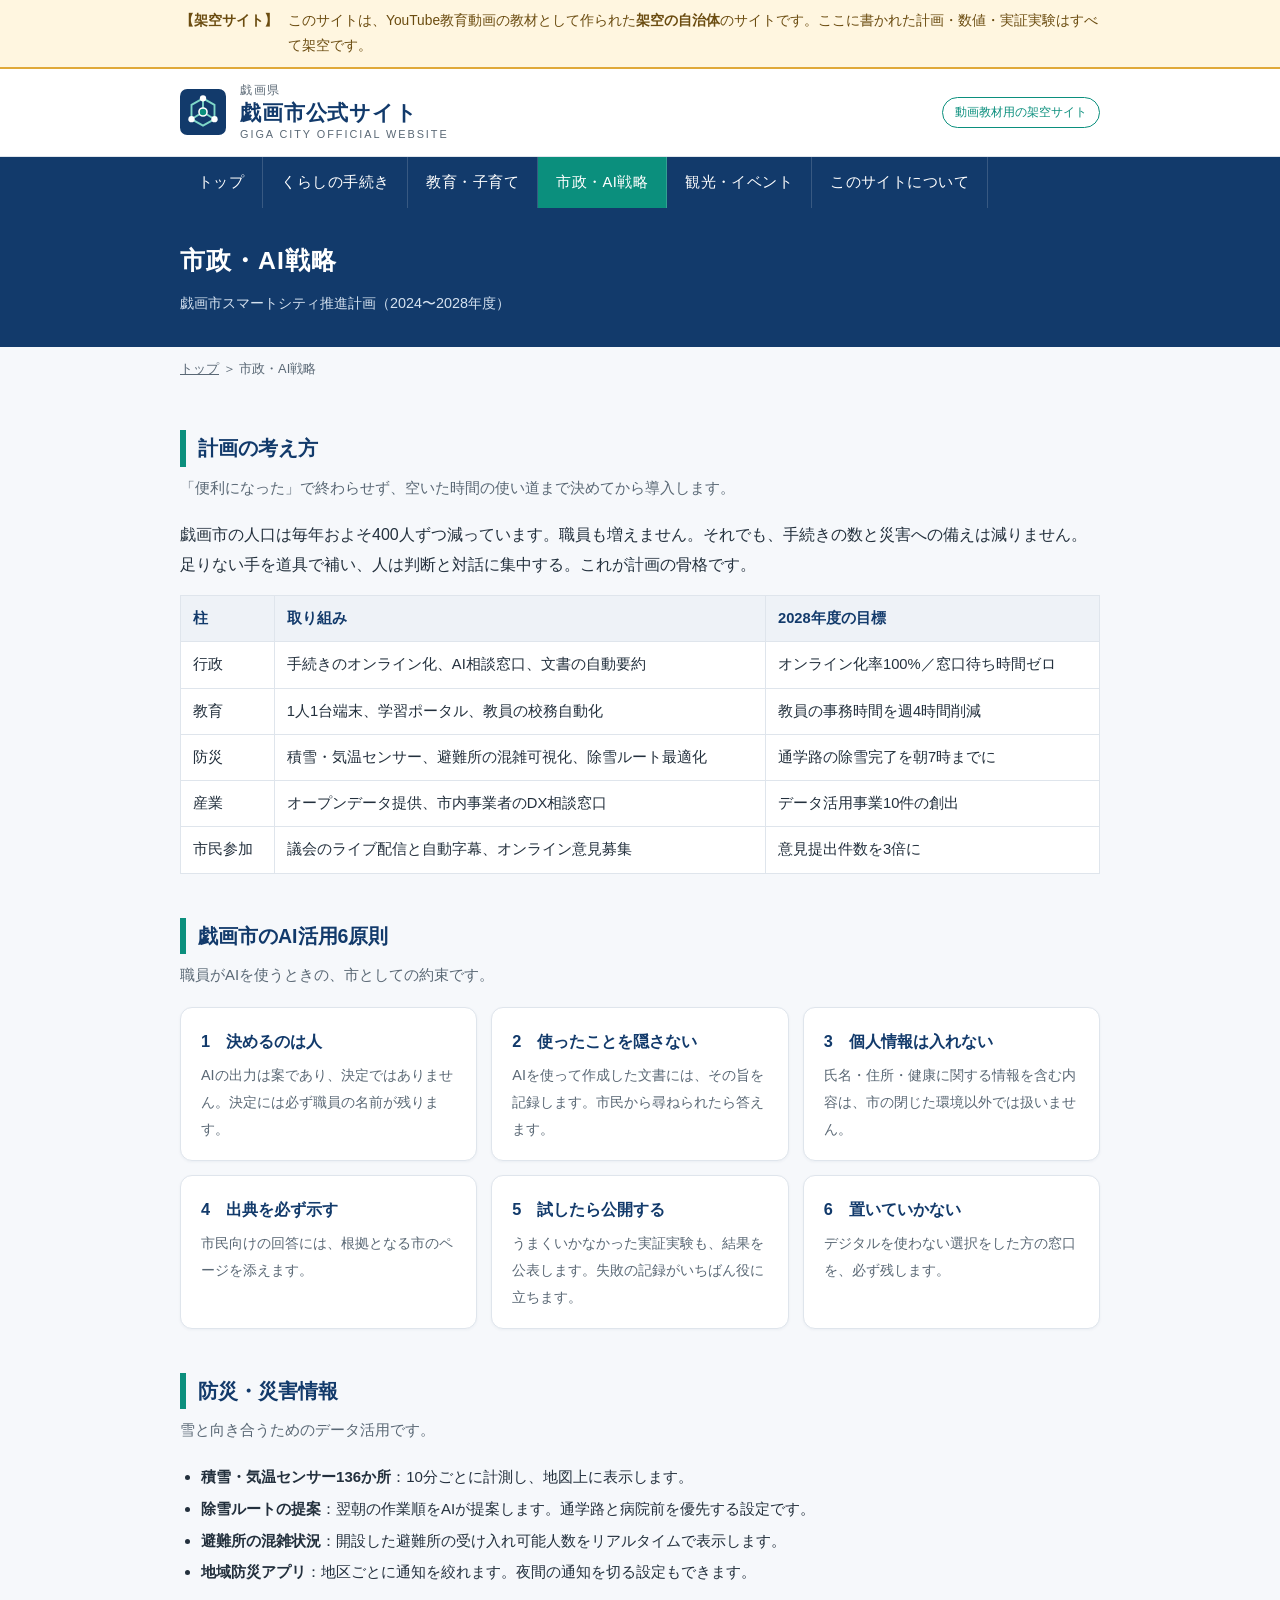
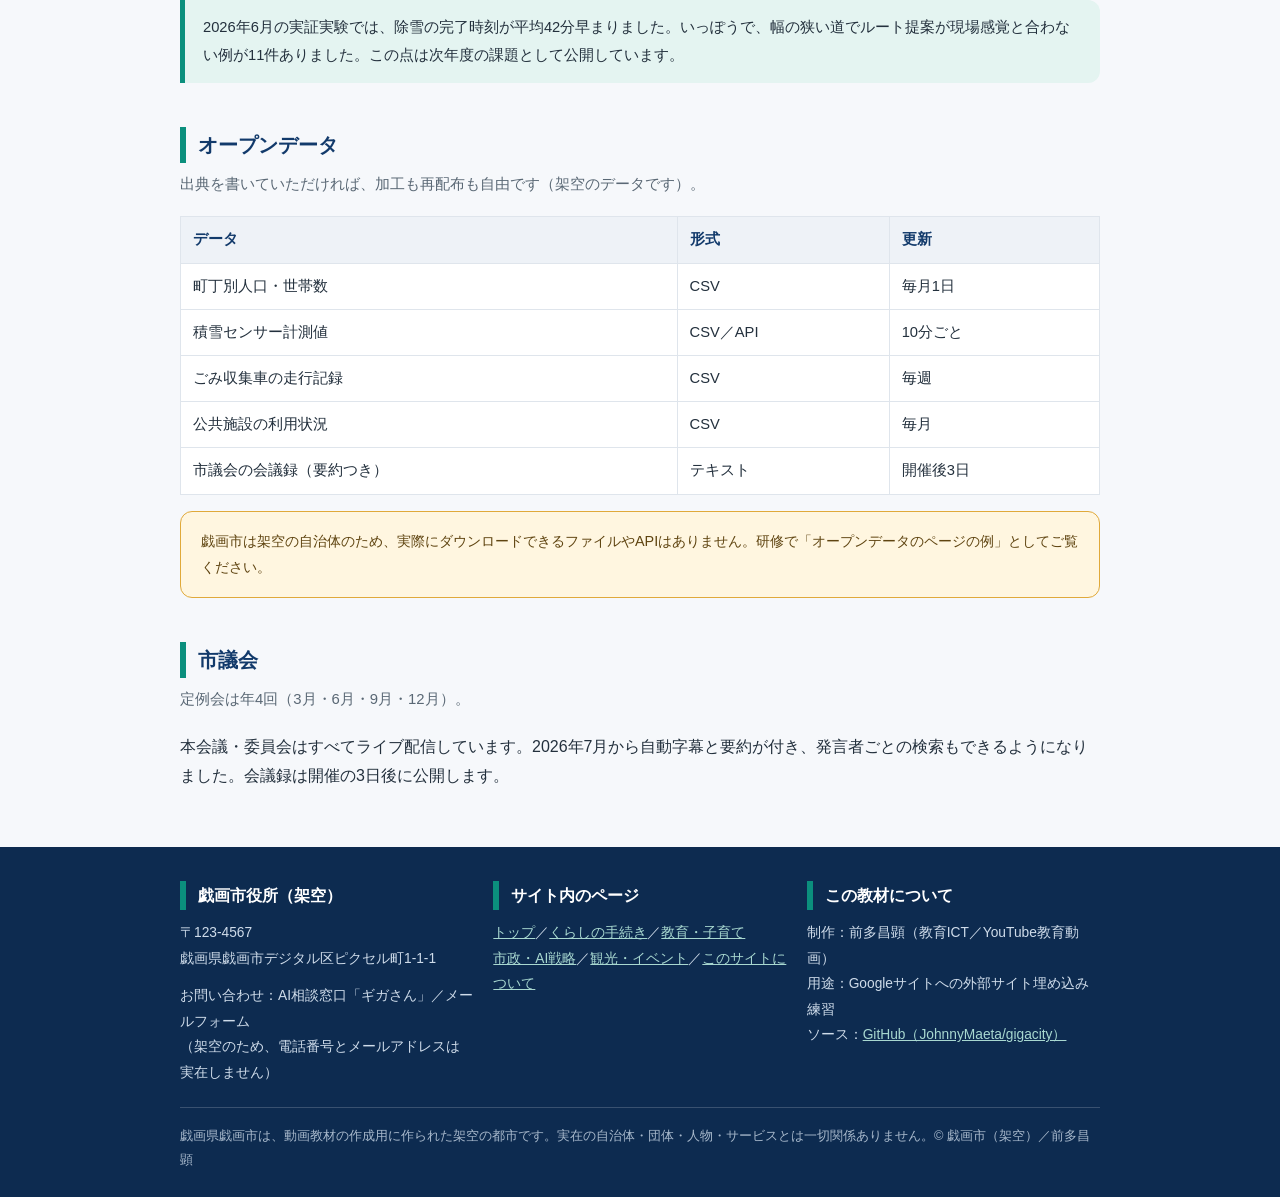
==== shisei.html @ 54f6ffb0 "戯画県戯画市 公式サイト（架空・動画教材用）を作成 Googleサイト解説動画でURL埋め込みを実演するための架空自治体サイト。 6ページ構成（トップ／くらし／教育／市政・AI戦略／観光／このサイトに" ====
<!DOCTYPE html>
<html lang="ja">
<head>
<meta charset="UTF-8">
<meta name="viewport" content="width=device-width, initial-scale=1.0">
<title>市政・AI戦略｜戯画市公式サイト（架空の自治体）</title>
<meta name="description" content="戯画市（架空）のスマートシティ戦略。AI活用の6原則、防災センサー、オープンデータ、市議会のライブ配信。動画教材用に作られた架空の自治体サイトです。">
<link rel="canonical" href="https://johnnymaeta.github.io/gigacity/shisei.html">
<meta property="og:type" content="article">
<meta property="og:site_name" content="戯画市公式サイト">
<meta property="og:title" content="市政・AI戦略｜戯画市公式サイト">
<meta property="og:description" content="AI活用の6原則、防災センサー、オープンデータ。戯画市（架空）のスマートシティ戦略です。">
<meta property="og:url" content="https://johnnymaeta.github.io/gigacity/shisei.html">
<meta property="og:image" content="https://johnnymaeta.github.io/gigacity/assets/ogp.png">
<meta property="og:image:width" content="1200">
<meta property="og:image:height" content="630">
<meta property="og:locale" content="ja_JP">
<meta name="twitter:card" content="summary_large_image">
<meta name="twitter:title" content="市政・AI戦略｜戯画市公式サイト">
<meta name="twitter:description" content="AI活用の6原則、防災センサー、オープンデータ。戯画市（架空）のスマートシティ戦略です。">
<meta name="twitter:image" content="https://johnnymaeta.github.io/gigacity/assets/ogp.png">
<link rel="icon" href="favicon.svg" type="image/svg+xml">
<link rel="alternate icon" href="favicon.ico" sizes="32x32">
<link rel="apple-touch-icon" href="apple-touch-icon.png">
<link rel="stylesheet" href="assets/style.css">
</head>
<body>

<div class="fiction-bar">
  <div class="wrap">
    <strong>【架空サイト】</strong>
    <span>このサイトは、YouTube教育動画の教材として作られた<b>架空の自治体</b>のサイトです。ここに書かれた計画・数値・実証実験はすべて架空です。</span>
  </div>
</div>

<header class="site-header">
  <div class="wrap">
    <svg class="emblem" viewBox="0 0 64 64" role="img" aria-label="戯画市 市章（架空）">
      <rect width="64" height="64" rx="10" fill="#123a6b"/>
      <g fill="none" stroke="#7fd8c9" stroke-width="2.6" stroke-linecap="round">
        <path d="M32 13 L48 22 L48 42 L32 51 L16 42 L16 22 Z"/>
        <path d="M32 13 L32 32 L48 42 M32 32 L16 42"/>
      </g>
      <g fill="#ffffff">
        <circle cx="32" cy="13" r="4.4"/><circle cx="48" cy="42" r="4.4"/><circle cx="16" cy="42" r="4.4"/>
      </g>
      <circle cx="32" cy="32" r="5.6" fill="#0b8f7d" stroke="#ffffff" stroke-width="2.2"/>
    </svg>
    <div class="site-title">
      <span class="pref">戯画県</span>
      <span class="name"><a href="index.html">戯画市公式サイト</a></span>
      <span class="en">GIGA CITY OFFICIAL WEBSITE</span>
    </div>
    <div class="header-tag">動画教材用の架空サイト</div>
  </div>
</header>

<nav class="gnav" aria-label="メインメニュー">
  <div class="wrap">
    <ul>
      <li><a href="index.html">トップ</a></li>
      <li><a href="kurashi.html">くらしの手続き</a></li>
      <li><a href="kyoiku.html">教育・子育て</a></li>
      <li><a href="shisei.html" aria-current="page">市政・AI戦略</a></li>
      <li><a href="kanko.html">観光・イベント</a></li>
      <li><a href="about.html">このサイトについて</a></li>
    </ul>
  </div>
</nav>

<div class="page-head">
  <div class="wrap">
    <h1>市政・AI戦略</h1>
    <p>戯画市スマートシティ推進計画（2024〜2028年度）</p>
  </div>
</div>
<div class="wrap"><p class="breadcrumb"><a href="index.html">トップ</a> ＞ 市政・AI戦略</p></div>

<main>
  <div class="wrap">

    <section aria-labelledby="plan-h">
      <h2 id="plan-h">計画の考え方</h2>
      <p class="sec-lead">「便利になった」で終わらせず、空いた時間の使い道まで決めてから導入します。</p>
      <p>戯画市の人口は毎年およそ400人ずつ減っています。職員も増えません。それでも、手続きの数と災害への備えは減りません。足りない手を道具で補い、人は判断と対話に集中する。これが計画の骨格です。</p>
      <div class="table-scroll" style="margin-top:16px;">
        <table>
          <thead><tr><th>柱</th><th>取り組み</th><th>2028年度の目標</th></tr></thead>
          <tbody>
            <tr><td>行政</td><td>手続きのオンライン化、AI相談窓口、文書の自動要約</td><td>オンライン化率100%／窓口待ち時間ゼロ</td></tr>
            <tr><td>教育</td><td>1人1台端末、学習ポータル、教員の校務自動化</td><td>教員の事務時間を週4時間削減</td></tr>
            <tr><td>防災</td><td>積雪・気温センサー、避難所の混雑可視化、除雪ルート最適化</td><td>通学路の除雪完了を朝7時までに</td></tr>
            <tr><td>産業</td><td>オープンデータ提供、市内事業者のDX相談窓口</td><td>データ活用事業10件の創出</td></tr>
            <tr><td>市民参加</td><td>議会のライブ配信と自動字幕、オンライン意見募集</td><td>意見提出件数を3倍に</td></tr>
          </tbody>
        </table>
      </div>
    </section>

    <section aria-labelledby="ai6-h">
      <h2 id="ai6-h">戯画市のAI活用6原則</h2>
      <p class="sec-lead">職員がAIを使うときの、市としての約束です。</p>
      <div class="grid">
        <div class="card"><h3>1　決めるのは人</h3><p>AIの出力は案であり、決定ではありません。決定には必ず職員の名前が残ります。</p></div>
        <div class="card"><h3>2　使ったことを隠さない</h3><p>AIを使って作成した文書には、その旨を記録します。市民から尋ねられたら答えます。</p></div>
        <div class="card"><h3>3　個人情報は入れない</h3><p>氏名・住所・健康に関する情報を含む内容は、市の閉じた環境以外では扱いません。</p></div>
        <div class="card"><h3>4　出典を必ず示す</h3><p>市民向けの回答には、根拠となる市のページを添えます。</p></div>
        <div class="card"><h3>5　試したら公開する</h3><p>うまくいかなかった実証実験も、結果を公表します。失敗の記録がいちばん役に立ちます。</p></div>
        <div class="card"><h3>6　置いていかない</h3><p>デジタルを使わない選択をした方の窓口を、必ず残します。</p></div>
      </div>
    </section>

    <section id="bosai" aria-labelledby="bosai-h">
      <h2 id="bosai-h">防災・災害情報</h2>
      <p class="sec-lead">雪と向き合うためのデータ活用です。</p>
      <ul class="dots">
        <li><b>積雪・気温センサー136か所</b>：10分ごとに計測し、地図上に表示します。</li>
        <li><b>除雪ルートの提案</b>：翌朝の作業順をAIが提案します。通学路と病院前を優先する設定です。</li>
        <li><b>避難所の混雑状況</b>：開設した避難所の受け入れ可能人数をリアルタイムで表示します。</li>
        <li><b>地域防災アプリ</b>：地区ごとに通知を絞れます。夜間の通知を切る設定もできます。</li>
      </ul>
      <p class="callout" style="margin-top:14px;">2026年6月の実証実験では、除雪の完了時刻が平均42分早まりました。いっぽうで、幅の狭い道でルート提案が現場感覚と合わない例が11件ありました。この点は次年度の課題として公開しています。</p>
    </section>

    <section id="opendata" aria-labelledby="od-h">
      <h2 id="od-h">オープンデータ</h2>
      <p class="sec-lead">出典を書いていただければ、加工も再配布も自由です（架空のデータです）。</p>
      <div class="table-scroll">
        <table>
          <thead><tr><th>データ</th><th>形式</th><th>更新</th></tr></thead>
          <tbody>
            <tr><td>町丁別人口・世帯数</td><td>CSV</td><td>毎月1日</td></tr>
            <tr><td>積雪センサー計測値</td><td>CSV／API</td><td>10分ごと</td></tr>
            <tr><td>ごみ収集車の走行記録</td><td>CSV</td><td>毎週</td></tr>
            <tr><td>公共施設の利用状況</td><td>CSV</td><td>毎月</td></tr>
            <tr><td>市議会の会議録（要約つき）</td><td>テキスト</td><td>開催後3日</td></tr>
          </tbody>
        </table>
      </div>
      <div class="notice" style="margin-top:16px;">
        <p>戯画市は架空の自治体のため、実際にダウンロードできるファイルやAPIはありません。研修で「オープンデータのページの例」としてご覧ください。</p>
      </div>
    </section>

    <section aria-labelledby="gikai-h">
      <h2 id="gikai-h">市議会</h2>
      <p class="sec-lead">定例会は年4回（3月・6月・9月・12月）。</p>
      <p>本会議・委員会はすべてライブ配信しています。2026年7月から自動字幕と要約が付き、発言者ごとの検索もできるようになりました。会議録は開催の3日後に公開します。</p>
    </section>

  </div>
</main>

<footer class="site-footer">
  <div class="wrap">
    <div class="cols">
      <div>
        <h2>戯画市役所（架空）</h2>
        <p>〒123-4567<br>戯画県戯画市デジタル区ピクセル町1-1-1</p>
        <p>お問い合わせ：AI相談窓口「ギガさん」／メールフォーム<br>（架空のため、電話番号とメールアドレスは実在しません）</p>
      </div>
      <div>
        <h2>サイト内のページ</h2>
        <p>
          <a href="index.html">トップ</a>／<a href="kurashi.html">くらしの手続き</a>／<a href="kyoiku.html">教育・子育て</a><br>
          <a href="shisei.html">市政・AI戦略</a>／<a href="kanko.html">観光・イベント</a>／<a href="about.html">このサイトについて</a>
        </p>
      </div>
      <div>
        <h2>この教材について</h2>
        <p>制作：前多昌顕（教育ICT／YouTube教育動画）<br>用途：Googleサイトへの外部サイト埋め込み練習<br>ソース：<a href="https://github.com/JohnnyMaeta/gigacity">GitHub（JohnnyMaeta/gigacity）</a></p>
      </div>
    </div>
    <p class="fine">戯画県戯画市は、動画教材の作成用に作られた架空の都市です。実在の自治体・団体・人物・サービスとは一切関係ありません。© 戯画市（架空）／前多昌顕</p>
  </div>
</footer>

</body>
</html>
---- assets/style.css ----
@charset "UTF-8";
/* 戯画県戯画市 公式サイト（架空・動画教材用）共通スタイル */

:root {
  --navy: #123a6b;
  --navy-dark: #0d2b50;
  --teal: #0b8f7d;
  --teal-soft: #e4f4f1;
  --ink: #23303d;
  --ink-soft: #5a6875;
  --bg: #f6f8fb;
  --card: #ffffff;
  --line: #dfe5ec;
  --amber-bg: #fff6e0;
  --amber-line: #e0a93a;
  --radius: 12px;
}

* { margin: 0; padding: 0; box-sizing: border-box; }

html { scroll-behavior: smooth; }

body {
  font-family: "Hiragino Kaku Gothic ProN", "Hiragino Sans", "Yu Gothic", "Noto Sans JP", "Meiryo", sans-serif;
  color: var(--ink);
  background: var(--bg);
  line-height: 1.85;
  font-size: 16px;
  -webkit-text-size-adjust: 100%;
}

img, svg { max-width: 100%; }

a { color: #0f5aa8; }
a:hover { color: var(--teal); }

.wrap { max-width: 960px; margin: 0 auto; padding: 0 20px; }

/* ===== 架空サイトの告知バー ===== */
.fiction-bar {
  background: var(--amber-bg);
  border-bottom: 2px solid var(--amber-line);
  font-size: 0.86rem;
  color: #6b4c10;
  padding: 8px 0;
}
.fiction-bar .wrap { display: flex; gap: 10px; align-items: flex-start; }
.fiction-bar strong { white-space: nowrap; }

/* ===== ヘッダー ===== */
.site-header { background: #fff; border-bottom: 1px solid var(--line); }
.site-header .wrap {
  display: flex; align-items: center; gap: 14px;
  padding-top: 14px; padding-bottom: 14px; flex-wrap: wrap;
}
.emblem { width: 46px; height: 46px; flex: none; }
.site-title { line-height: 1.35; }
.site-title .pref { display: block; font-size: 0.74rem; color: var(--ink-soft); letter-spacing: 0.14em; }
.site-title .name { font-size: 1.32rem; font-weight: 700; color: var(--navy); letter-spacing: 0.04em; }
.site-title .name a { color: inherit; text-decoration: none; }
.site-title .en { display: block; font-size: 0.68rem; color: var(--ink-soft); letter-spacing: 0.18em; }
.header-tag {
  margin-left: auto; font-size: 0.78rem; color: var(--teal);
  border: 1px solid var(--teal); border-radius: 999px; padding: 3px 12px; white-space: nowrap;
}

/* ===== グローバルナビ ===== */
.gnav { background: var(--navy); }
.gnav ul { list-style: none; display: flex; flex-wrap: wrap; }
.gnav a {
  display: block; color: #fff; text-decoration: none;
  font-size: 0.92rem; padding: 12px 18px; letter-spacing: 0.03em;
  border-right: 1px solid rgba(255,255,255,0.16);
}
.gnav a:hover { background: var(--navy-dark); color: #fff; }
.gnav a[aria-current="page"] { background: var(--teal); }

/* ===== ヒーロー ===== */
.hero {
  background: linear-gradient(135deg, #123a6b 0%, #0b8f7d 100%);
  color: #fff; padding: 52px 0;
}
.hero .catch { font-size: 1.9rem; font-weight: 700; letter-spacing: 0.04em; line-height: 1.5; }
.hero .lead { margin-top: 14px; font-size: 1rem; max-width: 40em; color: #eaf5f3; }
.hero .badges { margin-top: 20px; display: flex; gap: 8px; flex-wrap: wrap; }
.hero .badges span {
  background: rgba(255,255,255,0.16); border: 1px solid rgba(255,255,255,0.4);
  border-radius: 999px; font-size: 0.8rem; padding: 3px 13px;
}

/* ===== ページ見出し（下層ページ） ===== */
.page-head { background: var(--navy); color: #fff; padding: 30px 0; }
.page-head h1 { font-size: 1.55rem; letter-spacing: 0.04em; }
.page-head p { margin-top: 6px; font-size: 0.9rem; color: #d5e2f0; }
.breadcrumb { font-size: 0.8rem; color: var(--ink-soft); padding: 10px 0; }
.breadcrumb a { color: var(--ink-soft); }

/* ===== セクション ===== */
main section { padding: 40px 0 4px; }
h2 {
  font-size: 1.22rem; color: var(--navy);
  border-left: 6px solid var(--teal); padding-left: 12px; margin-bottom: 8px;
}
h3 { font-size: 1.02rem; color: var(--navy); margin-bottom: 4px; }
.sec-lead { font-size: 0.93rem; color: var(--ink-soft); margin-bottom: 18px; }
p + p { margin-top: 12px; }

/* ===== カード・グリッド ===== */
.grid { display: grid; gap: 14px; grid-template-columns: repeat(auto-fit, minmax(250px, 1fr)); }
.card {
  background: var(--card); border: 1px solid var(--line); border-radius: var(--radius);
  padding: 18px 20px; box-shadow: 0 1px 3px rgba(18,58,107,0.05);
}
.card h3 { margin-bottom: 6px; }
.card p { font-size: 0.9rem; color: var(--ink-soft); }
a.card { display: block; text-decoration: none; color: inherit; transition: box-shadow .15s, transform .15s; }
a.card:hover { box-shadow: 0 4px 14px rgba(18,58,107,0.12); transform: translateY(-2px); }
.card .icon { font-size: 1.5rem; line-height: 1; }

/* ===== お知らせ一覧 ===== */
.news { background: var(--card); border: 1px solid var(--line); border-radius: var(--radius); overflow: hidden; }
.news li { list-style: none; display: flex; gap: 14px; padding: 13px 20px; border-top: 1px solid var(--line); flex-wrap: wrap; }
.news li:first-child { border-top: none; }
.news time { font-size: 0.84rem; color: var(--ink-soft); white-space: nowrap; font-variant-numeric: tabular-nums; }
.news .tag {
  font-size: 0.72rem; background: var(--teal-soft); color: #06695c;
  border-radius: 4px; padding: 1px 8px; white-space: nowrap; align-self: center;
}
.news .tag.info { background: #e7eefa; color: #17457f; }
.news .tag.event { background: #fdeef0; color: #9c2b3d; }
.news .title { font-size: 0.94rem; flex: 1 1 16em; }

/* ===== 数字で見る ===== */
.stats { display: grid; gap: 12px; grid-template-columns: repeat(auto-fit, minmax(150px, 1fr)); }
.stat {
  background: var(--card); border: 1px solid var(--line); border-radius: var(--radius);
  padding: 16px; text-align: center;
}
.stat .num { font-size: 1.5rem; font-weight: 700; color: var(--teal); font-variant-numeric: tabular-nums; }
.stat .label { font-size: 0.8rem; color: var(--ink-soft); }

/* ===== テーブル ===== */
.table-scroll { overflow-x: auto; }
table { border-collapse: collapse; width: 100%; background: var(--card); font-size: 0.92rem; }
th, td { border: 1px solid var(--line); padding: 9px 12px; text-align: left; vertical-align: top; }
th { background: #eef2f7; color: var(--navy); white-space: nowrap; }

/* ===== 注意書きボックス ===== */
.notice {
  background: var(--amber-bg); border: 1px solid var(--amber-line);
  border-radius: var(--radius); padding: 16px 20px; font-size: 0.9rem; color: #5f4410;
}
.notice h3 { color: #7a5310; }
.callout {
  background: var(--teal-soft); border-left: 5px solid var(--teal);
  border-radius: 0 var(--radius) var(--radius) 0; padding: 14px 18px; font-size: 0.92rem;
}

ul.dots, ol.nums { padding-left: 1.4em; font-size: 0.94rem; }
ul.dots li, ol.nums li { margin-bottom: 4px; }

/* ===== フッター ===== */
.site-footer { margin-top: 52px; background: var(--navy-dark); color: #cfdcea; font-size: 0.86rem; padding: 34px 0 26px; }
.site-footer h2 { color: #fff; border-left-color: var(--teal); font-size: 1rem; margin-bottom: 10px; }
.site-footer a { color: #a8d8d0; }
.site-footer .cols { display: grid; gap: 20px; grid-template-columns: repeat(auto-fit, minmax(240px, 1fr)); }
.site-footer .fine { margin-top: 22px; padding-top: 16px; border-top: 1px solid rgba(255,255,255,0.18); font-size: 0.8rem; color: #a7b8cb; }

@media (max-width: 600px) {
  .hero { padding: 36px 0; }
  .hero .catch { font-size: 1.4rem; }
  .site-title .name { font-size: 1.1rem; }
  .header-tag { display: none; }
  .gnav a { font-size: 0.86rem; padding: 10px 13px; }
}
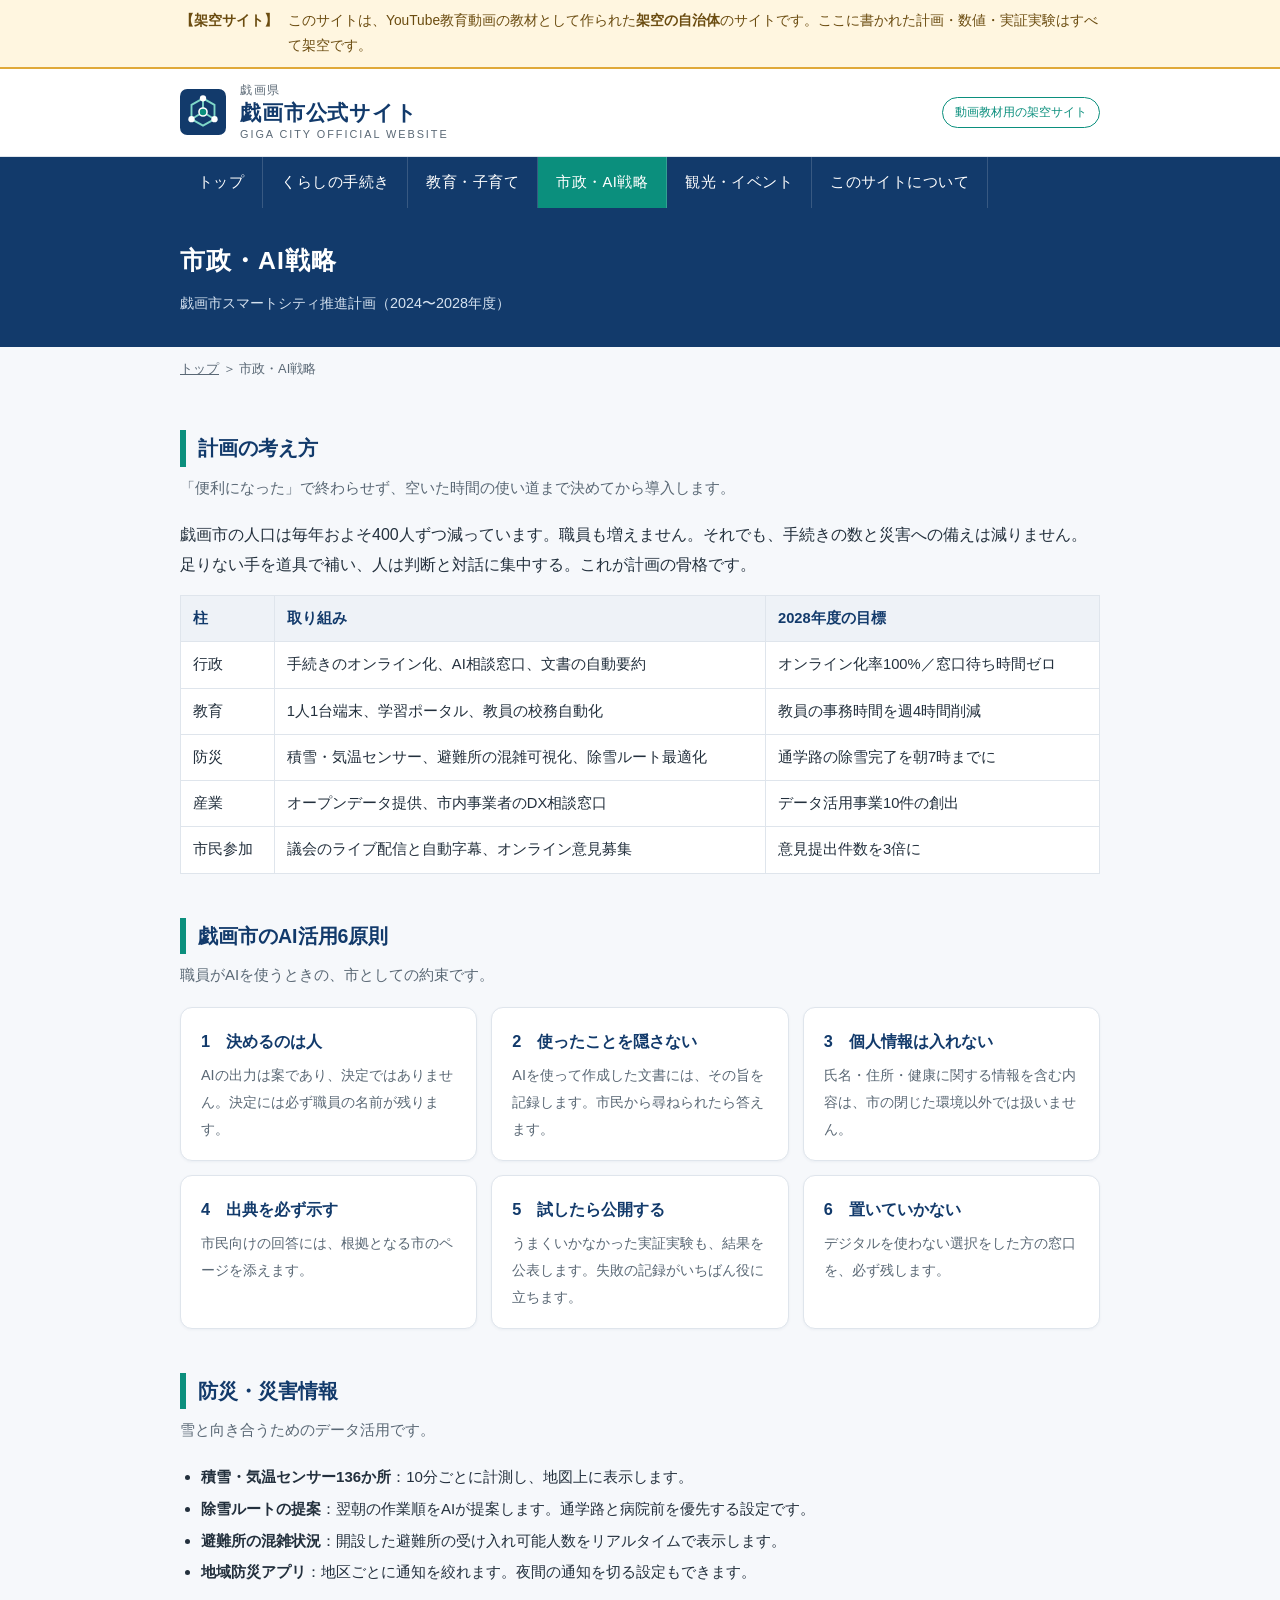
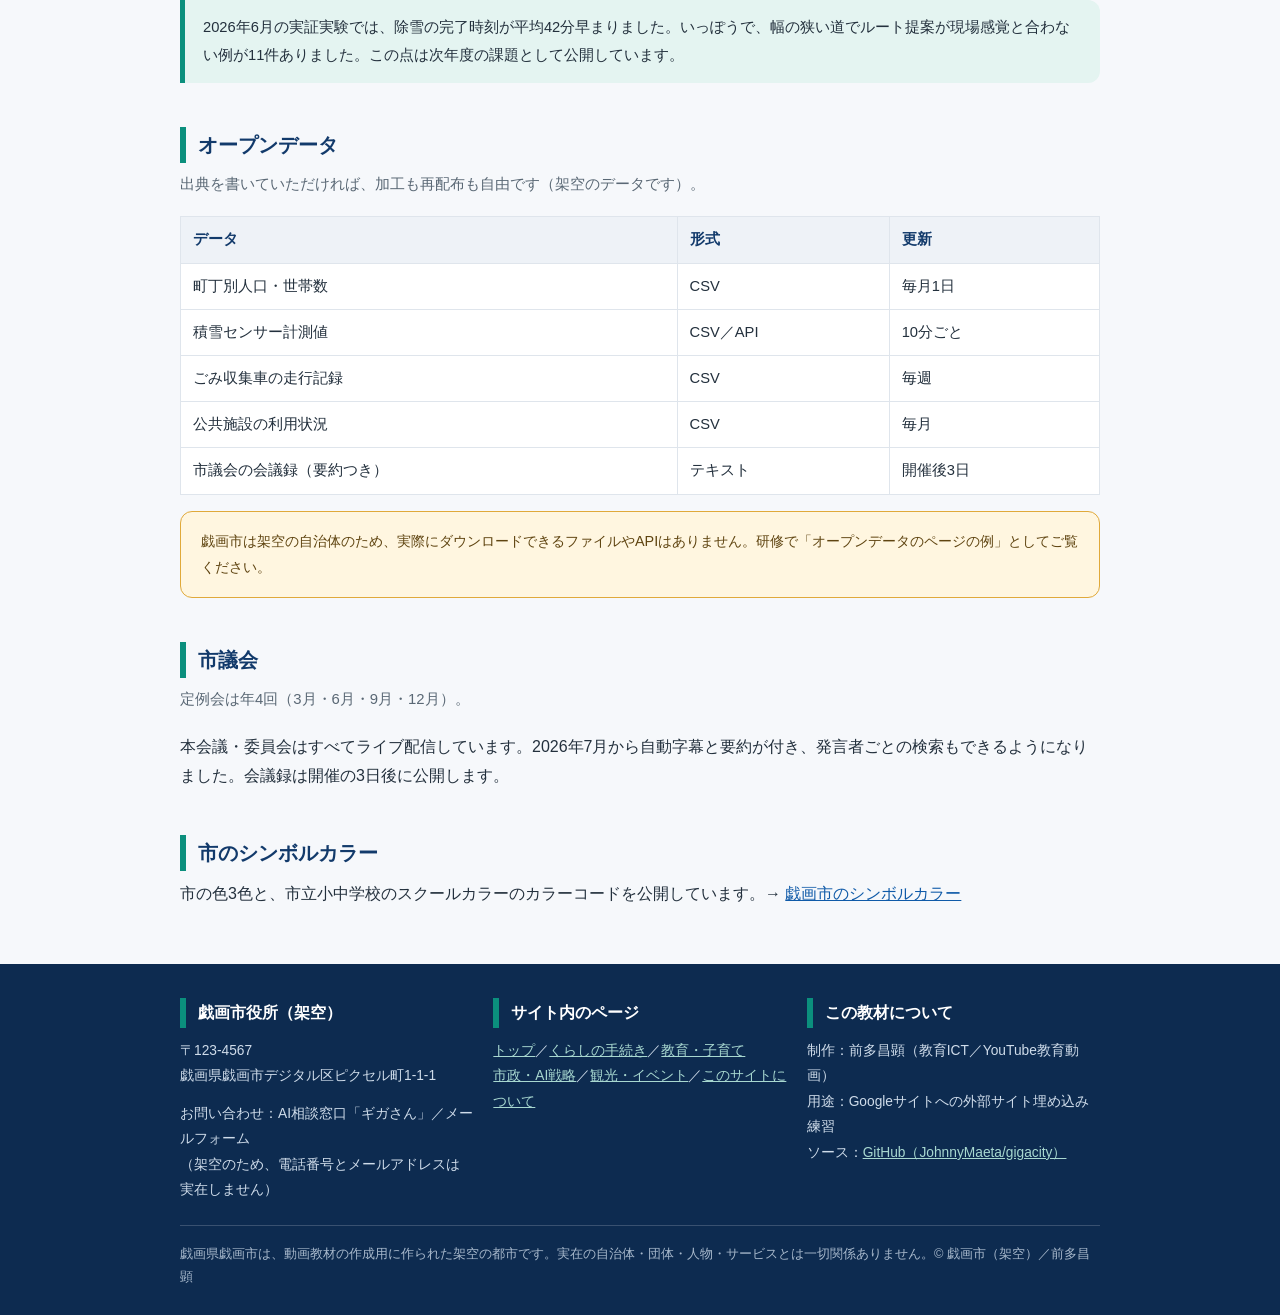
==== commit 0d1d21ea: "「戯画市のシンボルカラー」ページを追加（Googleスライド第9回 色の選び方の実演用） Co-Authored-By: Claude Opus 5.5 <noreply@anthropic.com>" ====
--- a/shisei.html
+++ b/shisei.html
@@ -148,6 +148,11 @@
       <p>本会議・委員会はすべてライブ配信しています。2026年7月から自動字幕と要約が付き、発言者ごとの検索もできるようになりました。会議録は開催の3日後に公開します。</p>
     </section>
 
+    <section aria-labelledby="color-h">
+      <h2 id="color-h">市のシンボルカラー</h2>
+      <p>市の色3色と、市立小中学校のスクールカラーのカラーコードを公開しています。→ <a href="color.html">戯画市のシンボルカラー</a></p>
+    </section>
+
   </div>
 </main>
 
